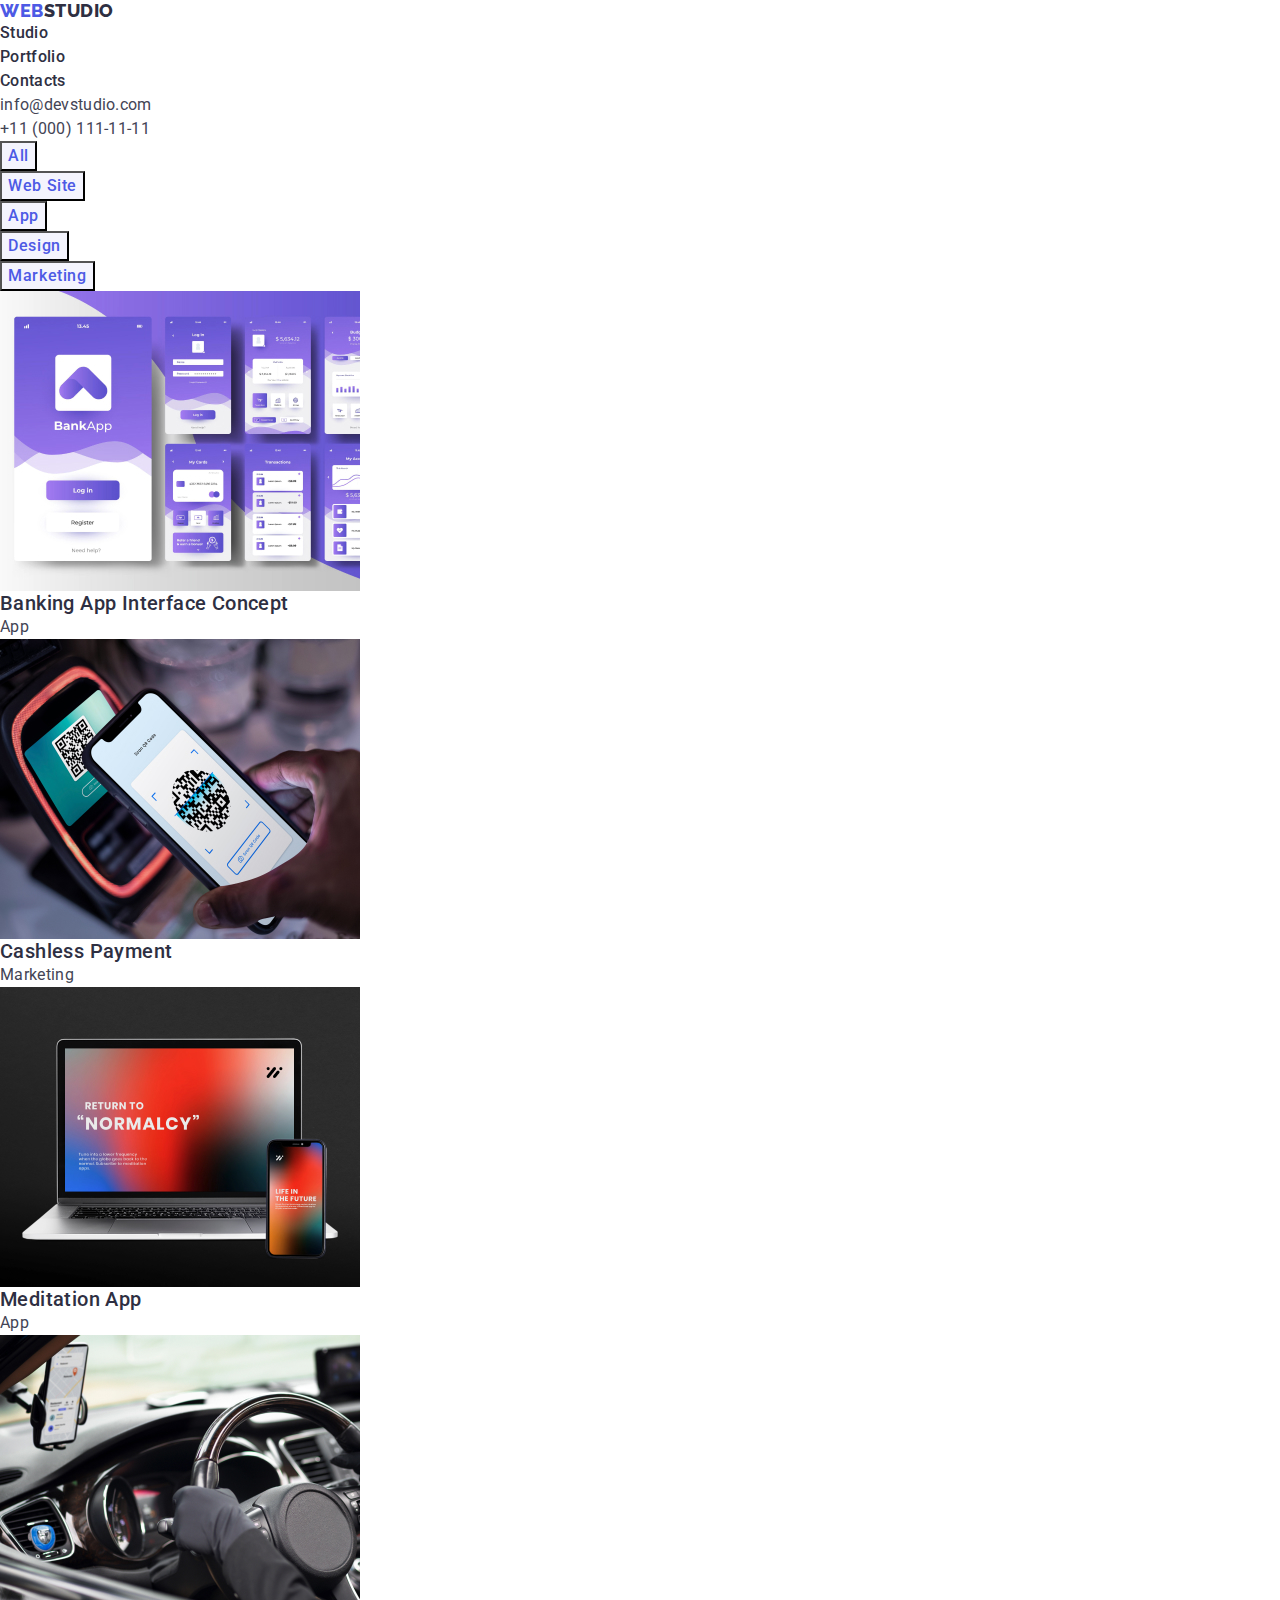
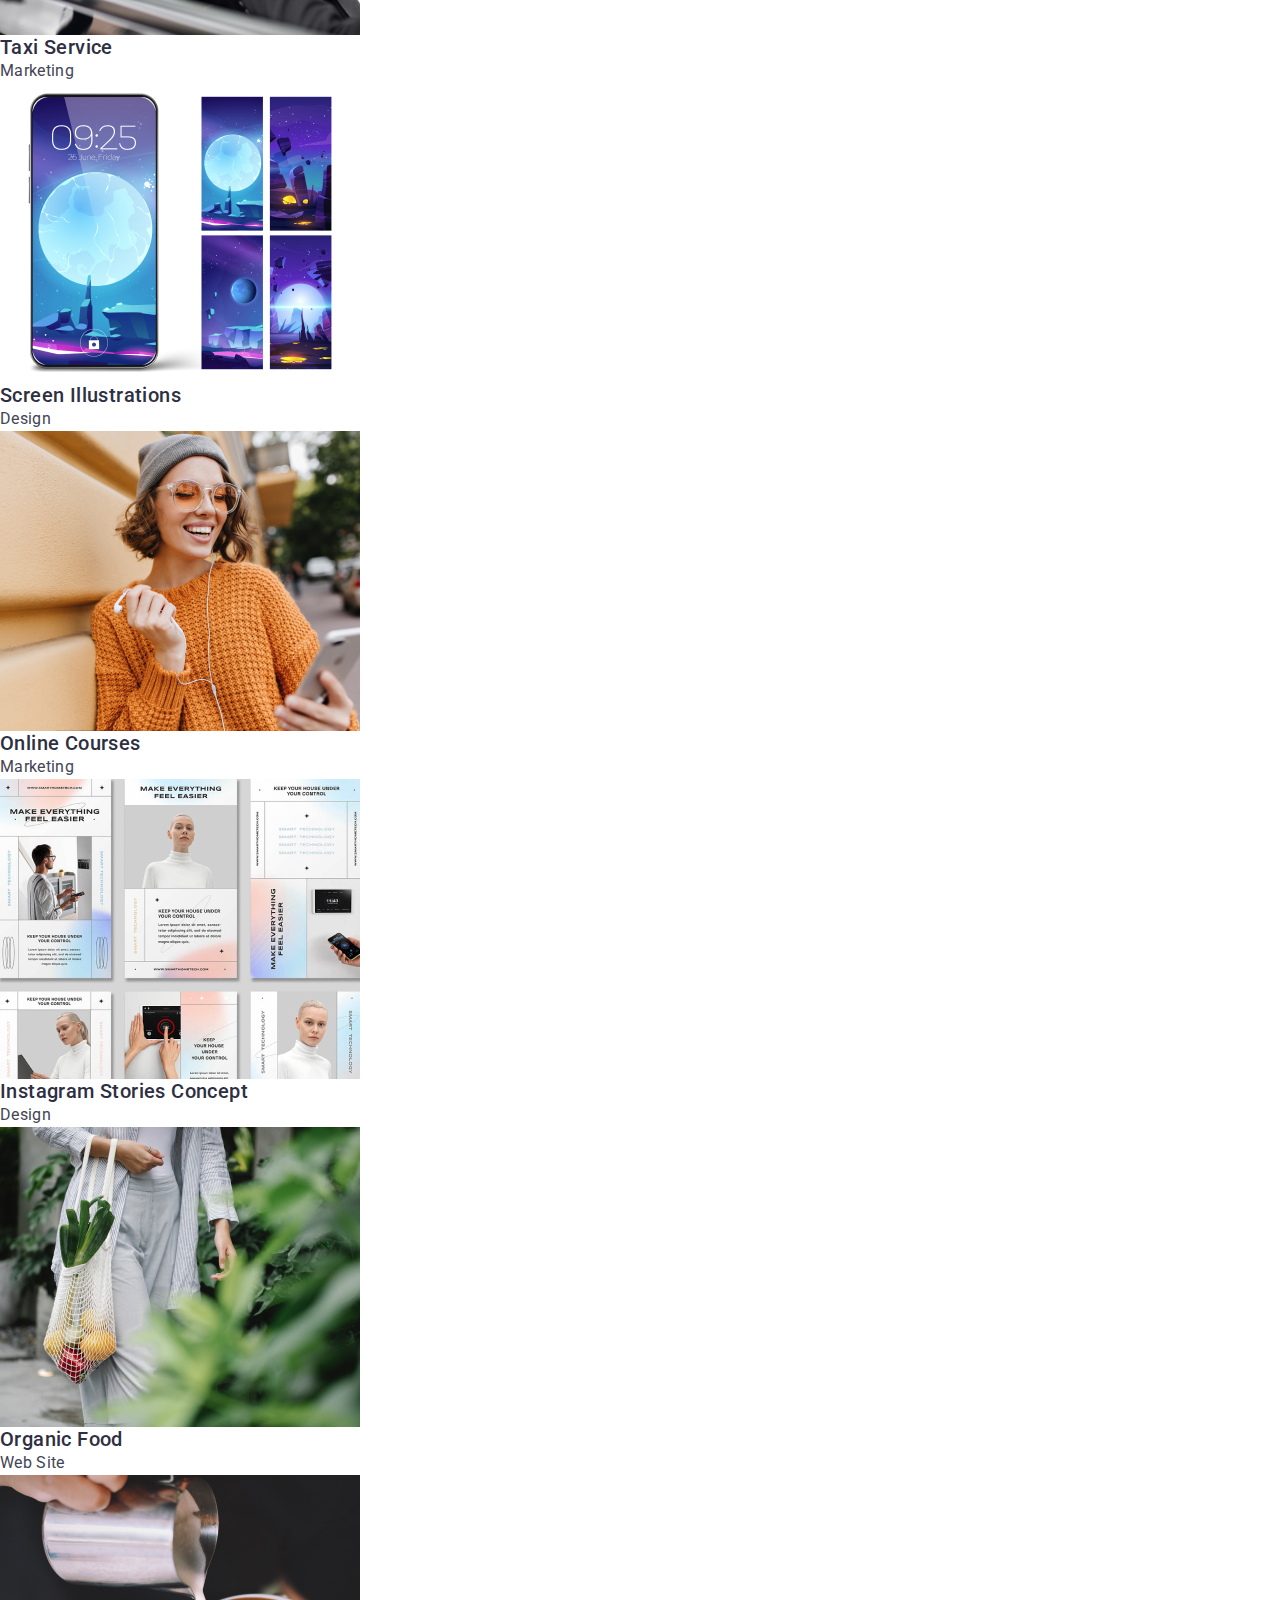
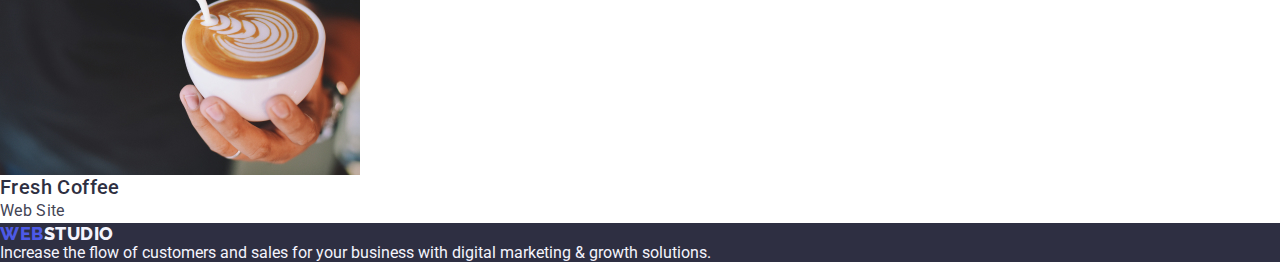
==== portfolio.html @ d5ce9ecb "Initial commit" ====
<!DOCTYPE html>
<html lang="en">
<head>
    <meta charset="UTF-8">
    <meta http-equiv="X-UA-Compatible" content="IE=edge">
    <meta name="viewport" content="width=device-width, initial-scale=1.0">
    <title>Portfolio</title>
    <link rel="preconnect" href="https://fonts.googleapis.com">
    <link rel="preconnect" href="https://fonts.gstatic.com" crossorigin>
    <link href="https://fonts.googleapis.com/css2?family=Raleway:wght@800&family=Roboto:wght@400;500;700;900&display=swap"
        rel="stylesheet">
    <link rel="stylesheet" href="https://cdn.jsdelivr.net/npm/modern-normalize@1.1.0/modern-normalize.min.css">
    <link rel="stylesheet" href="./css/styles.css">
</head>
<body class="page-body">
    <header class="page-header">
        <nav class="page-nav">
            <a class="logo link" href="./index.html">Web<span class="logo-second-part">Studio</span></a>
            <ul class="menu list">
                <li class="menu-item">
                    <a class="menu-link link" href="./index.html">Studio</a>
                </li>
                <li class="menu-item">
                    <a class="menu-link link" href="./portfolio.html">Portfolio</a>
                </li>
                <li class="menu-item">
                    <a class="menu-link link" href="">Contacts</a>
                </li>
            </ul>
        </nav>
        <address class="contacts">
            <ul class="contact-menu list">
                <li>
                    <a class="contact-menu-link link" href="mailto:info@devstudio.com">info@devstudio.com</a>
                </li>
                <li>
                    <a class="contact-menu-link link" href="tel:+110001111111">+11 (000) 111-11-11</a>
                </li>
            </ul>
        </address>
    </header>
    <main>
        <section>
        <h1 hidden class="section-main-title">Portfolio</h1>
        <ul class="filter list">
            <li><button class="filter-button" type="button">All</button></li>
            <li><button class="filter-button" type="button">Web Site</button></li>
            <li><button class="filter-button" type="button">App</button></li>
            <li><button class="filter-button" type="button">Design</button></li>
            <li><button class="filter-button" type="button">Marketing</button></li>
        </ul>
        <ul class="list">
            <li>
                <a class="link" href="">
                <img src="./images/img4.jpg" alt="App interface" width="360">
                <h2 class="section-item-title">Banking App Interface Concept</h2>
                <p class="section-item-description">App</p>
                </a>
            </li>
            <li>
                <a class="link" href="">
                    <img src="./images/img5.jpg" alt="Payment by mobile phone" width="360">
                    <h2 class="section-item-title">Cashless Payment</h2>
                    <p class="section-item-description">Marketing</p>
                </a>
            </li>
            <li>
                <a class="link" href="">
                    <img src="./images/img6.jpg" alt="Laptop and mobile phone" width="360">
                    <h2 class="section-item-title">Meditation App</h2>
                    <p class="section-item-description">App</p>
                </a>
            </li>
            <li>
                <a class="link" href="">
                    <img src="./images/img7.jpg" alt="Car interior" width="360">
                    <h2 class="section-item-title">Taxi Service</h2>
                    <p class="section-item-description">Marketing</p>
                </a>
            </li>
            <li>
                <a class="link" href="">
                    <img src="./images/img8.jpg" alt="Backgrounds for mobile phone" width="360">
                    <h2 class="section-item-title">Screen Illustrations</h2>
                    <p class="section-item-description">Design</p>
                </a>
            </li>
            <li>
                <a class="link" href="">
                    <img src="./images/img9.jpg" alt="Girl with mobile phone" width="360">
                    <h2 class="section-item-title">Online Courses</h2>
                    <p class="section-item-description">Marketing</p>
                </a>
            </li>
            <li>
                <a class="link" href="">
                    <img src="./images/img10.jpg" alt="Advertising cards" width="360">
                    <h2 class="section-item-title">Instagram Stories Concept</h2>
                    <p class="section-item-description">Design</p>
                </a>
            </li>
            <li>
                <a class="link" href="">
                    <img src="./images/img11.jpg" alt="Woman with a net with vegetables and fruits" width="360">
                    <h2 class="section-item-title">Organic Food</h2>
                    <p class="section-item-description">Web Site</p>
                </a>
            </li>
            <li>
                <a class="link" href="">
                    <img src="./images/img12.jpg" alt="Cup of coffee" width="360">
                    <h2 class="section-item-title">Fresh Coffee</h2>
                    <p class="section-item-description">Web Site</p>
                </a>
            </li>
        </ul>
        </section>
    </main>
    <footer class="page-footer">
        <a class="logo link" href="./index.html">Web<span class="logo-second-part white-logo">Studio</span></a>
        <p class="footer-title">Increase the flow of customers and sales for your business with digital marketing & growth
            solutions.</p>
    </footer>
    </body>
    </html>
---- css/styles.css ----
:root {
    --accent-dark-color: #2E2F42;
    --main-text-color: #434455;
    --main-white-color: #FFFFFF;
    --accent-dark-blue-color: #404BBF;
    --accent-blue-color: #4D5AE5;
    --accent-color:#E7E9FC;
    --accent-light-color: #F4F4FD;
}

h1,
h2,
h3,
h4,
h5,
h6,
p {
    margin-top: 0;
    margin-bottom: 0;
}
    
ul,
ol {
    margin-top: 0;
    margin-bottom: 0;
    padding-left: 0;
}

img {
    display: block;
}

.list {
    list-style: none;
}

.link {
    text-decoration: none;
}

button {
    cursor: pointer;
    font-family: inherit;
}

body {
    font-family: 'Roboto', sans-serif;
        font-size: 16px;
        color: var(--main-text-color);
        background-color: var(--main-white-color);
}

.contact-menu-link,
.section-item-description,
.contacts {
    font-style: normal;
    color: var(--main-text-color);
}

.logo {
    font-family: 'Raleway', sans-serif;
        font-weight: 800;
        font-size: 18px;
        line-height: 1.17;
        display: flex;
        align-items: center;
        letter-spacing: 0.03em;
        text-transform: uppercase;
        color: var(--accent-blue-color);
}

.hero-button,
.filter-button {
        font-weight: 500;
        color: var(--main-text-color);
}

.contact-menu-link:hover,
.contact-menu-link:focus,
.menu-link:hover,
.menu-link:focus {
    color: var(--accent-dark-blue-color);
}

.menu-link {
    font-weight: 500;
    line-height: 1.5;
    letter-spacing: 0.02em;
}

.page-footer,
.hero {
    background-color: var(--accent-dark-color);
    color: var(--main-white-color);
}

.section-item-title,
.menu-link,
.logo-second-part {
    color: var(--accent-dark-color);
}

.white-logo {
    color: var(--accent-light-color);
}

.hero-title {
    text-align: center;
    font-size: 56px;
    line-height: 1.07;
    letter-spacing: 0.02em;
}

.hero-button {
    font-size: 16px;
    line-height: 1.5;
    letter-spacing: 0.04em;
    background-color: var(--accent-blue-color);
    color: var(--main-white-color);
}

.hero-button:hover,
.hero-button:focus {
    background-color: var(--accent-dark-blue-color);
}

.filter-button {
    font-size: 16px;
    line-height: 1.5;
    letter-spacing: 0.04em;
    background-color: var(--accent-light-color);
    color: var(--accent-blue-color);
}

.filter-button:hover,
.filter-button:focus {
    background-color: var(--accent-dark-blue-color);
    color: var(--main-white-color);
}

.section-title {
    font-weight: 700;
        font-size: 36px;
        line-height: 1.11;
        text-align: center;
        letter-spacing: 0.02em;
        text-transform: capitalize;
        color: var(--accent-dark-color);
}

.section-item-description,
.section-main-title {
    line-height: 1.5;
    letter-spacing: 0.02em;
}

.list-item {
    background-color: var(--main-white-color);
    text-align: center;
}

.section-item-title {
    font-weight: 500;
        font-size: 20px;
        line-height: 1.2;
        letter-spacing: 0.02em;
        color: var(--accent-dark-color);
}

.contact-menu-link,
.text,
.item-description {
    line-height: 1.5;
    letter-spacing: 0.02em;
}

.section-our-team {
    background-color: var(--accent-light-color);
}

.footer-title {
    color: var(--accent-light-color);
}
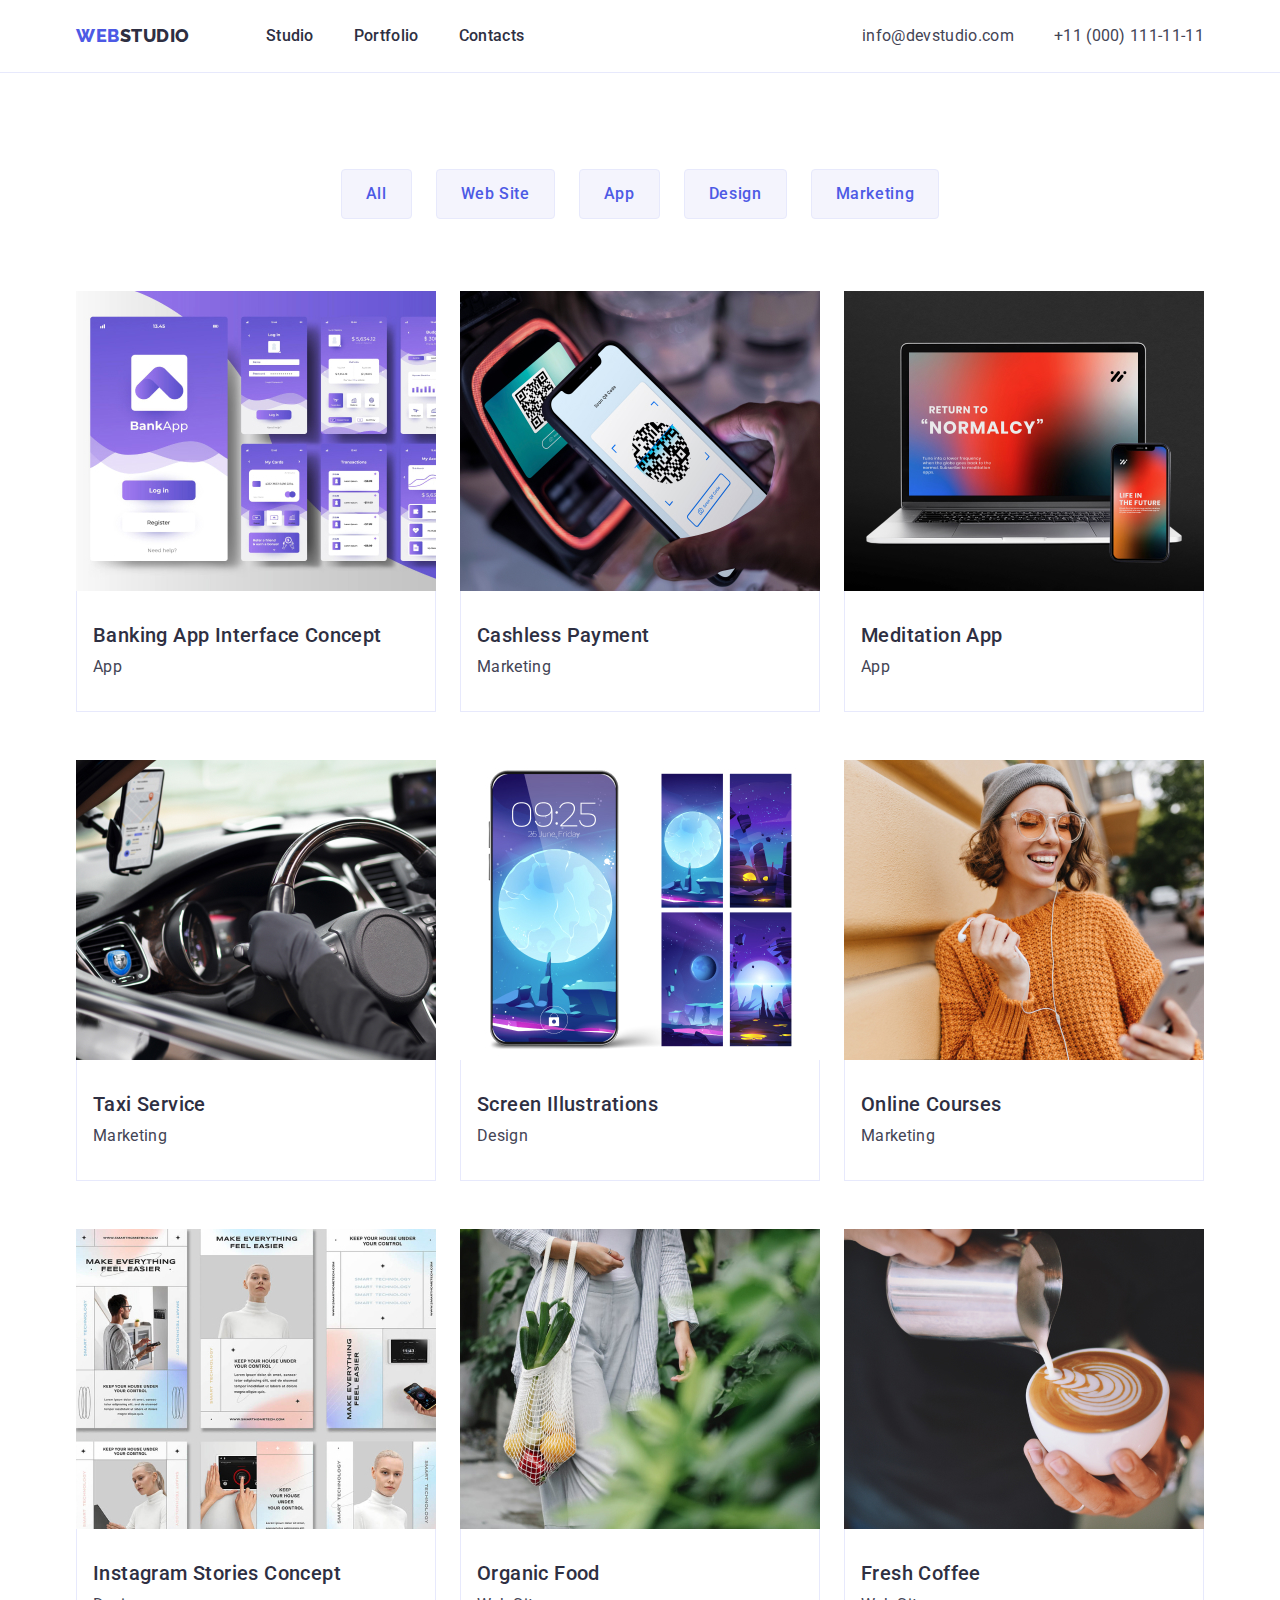
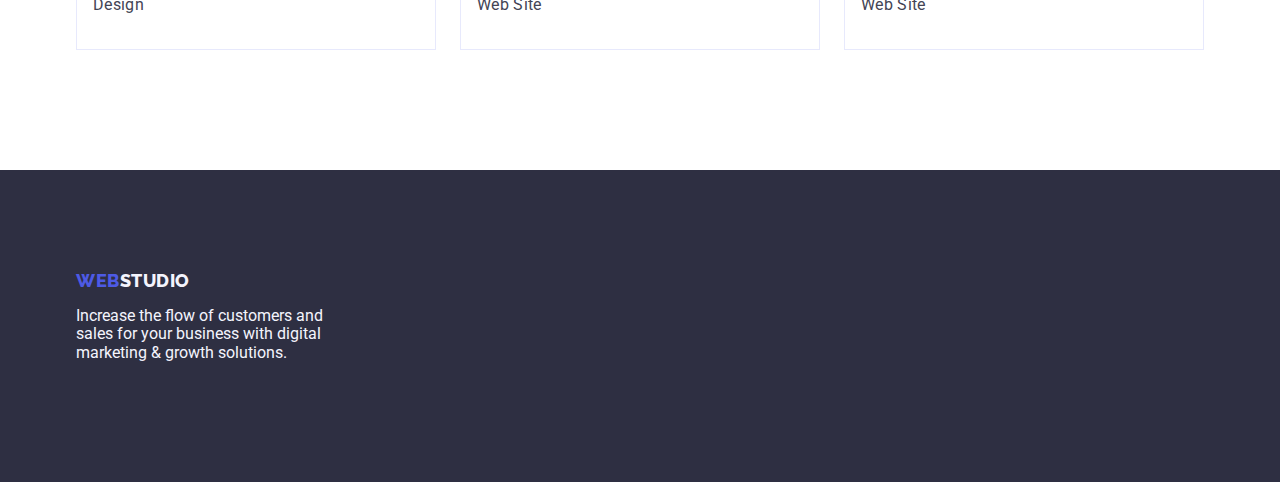
==== commit 9be28711: "update files" ====
--- a/portfolio.html
+++ b/portfolio.html
@@ -5,15 +5,16 @@
     <meta http-equiv="X-UA-Compatible" content="IE=edge">
     <meta name="viewport" content="width=device-width, initial-scale=1.0">
     <title>Portfolio</title>
+    <link rel="stylesheet" href="https://cdn.jsdelivr.net/npm/modern-normalize@1.1.0/modern-normalize.min.css">
     <link rel="preconnect" href="https://fonts.googleapis.com">
     <link rel="preconnect" href="https://fonts.gstatic.com" crossorigin>
     <link href="https://fonts.googleapis.com/css2?family=Raleway:wght@800&family=Roboto:wght@400;500;700;900&display=swap"
         rel="stylesheet">
-    <link rel="stylesheet" href="https://cdn.jsdelivr.net/npm/modern-normalize@1.1.0/modern-normalize.min.css">
     <link rel="stylesheet" href="./css/styles.css">
 </head>
 <body class="page-body">
     <header class="page-header">
+        <div class="container page-header-container">
         <nav class="page-nav">
             <a class="logo link" href="./index.html">Web<span class="logo-second-part">Studio</span></a>
             <ul class="menu list">
@@ -38,9 +39,11 @@
                 </li>
             </ul>
         </address>
+        </div>
     </header>
     <main>
-        <section>
+        <section class="main-section">
+            <div class="container">
         <h1 hidden class="section-main-title">Portfolio</h1>
         <ul class="filter list">
             <li><button class="filter-button" type="button">All</button></li>
@@ -49,77 +52,99 @@
             <li><button class="filter-button" type="button">Design</button></li>
             <li><button class="filter-button" type="button">Marketing</button></li>
         </ul>
-        <ul class="list">
-            <li>
+        <ul class="list card-set">
+            <li class="card-item">
                 <a class="link" href="">
-                <img src="./images/img4.jpg" alt="App interface" width="360">
+                <img class="card-image" src="./images/img4.jpg" alt="App interface" width="360">
+            <div class="card-content-wrapper">
                 <h2 class="section-item-title">Banking App Interface Concept</h2>
                 <p class="section-item-description">App</p>
+            </div>
                 </a>
             </li>
-            <li>
+            <li class="card-item">
                 <a class="link" href="">
-                    <img src="./images/img5.jpg" alt="Payment by mobile phone" width="360">
+                    <img class="card-image" src="./images/img5.jpg" alt="Payment by mobile phone" width="360">
+                <div class="card-content-wrapper">
                     <h2 class="section-item-title">Cashless Payment</h2>
                     <p class="section-item-description">Marketing</p>
+                </div>
                 </a>
             </li>
-            <li>
+            <li class="card-item">
                 <a class="link" href="">
-                    <img src="./images/img6.jpg" alt="Laptop and mobile phone" width="360">
+                    <img class="card-image" src="./images/img6.jpg" alt="Laptop and mobile phone" width="360">
+                <div class="card-content-wrapper">
                     <h2 class="section-item-title">Meditation App</h2>
                     <p class="section-item-description">App</p>
+                </div>
                 </a>
             </li>
-            <li>
+            <li class="card-item">
                 <a class="link" href="">
-                    <img src="./images/img7.jpg" alt="Car interior" width="360">
+                    <img class="card-image" src="./images/img7.jpg" alt="Car interior" width="360">
+                <div class="card-content-wrapper">
                     <h2 class="section-item-title">Taxi Service</h2>
                     <p class="section-item-description">Marketing</p>
+                </div>
                 </a>
             </li>
-            <li>
+            <li class="card-item">
                 <a class="link" href="">
-                    <img src="./images/img8.jpg" alt="Backgrounds for mobile phone" width="360">
+                    <img class="card-image" src="./images/img8.jpg" alt="Backgrounds for mobile phone" width="360">
+                <div class="card-content-wrapper">
                     <h2 class="section-item-title">Screen Illustrations</h2>
                     <p class="section-item-description">Design</p>
+                </div>
                 </a>
             </li>
-            <li>
+            <li class="card-item">
                 <a class="link" href="">
-                    <img src="./images/img9.jpg" alt="Girl with mobile phone" width="360">
+                    <img class="card-image" src="./images/img9.jpg" alt="Girl with mobile phone" width="360">
+                <div class="card-content-wrapper">
                     <h2 class="section-item-title">Online Courses</h2>
                     <p class="section-item-description">Marketing</p>
+                </div>
                 </a>
             </li>
-            <li>
+            <li class="card-item">
                 <a class="link" href="">
-                    <img src="./images/img10.jpg" alt="Advertising cards" width="360">
+                    <img class="card-image" src="./images/img10.jpg" alt="Advertising cards" width="360">
+                <div class="card-content-wrapper">
                     <h2 class="section-item-title">Instagram Stories Concept</h2>
                     <p class="section-item-description">Design</p>
+                </div>
                 </a>
             </li>
-            <li>
+            <li class="card-item">
                 <a class="link" href="">
-                    <img src="./images/img11.jpg" alt="Woman with a net with vegetables and fruits" width="360">
+                    <img class="card-image" src="./images/img11.jpg" alt="Woman with a net with vegetables and fruits" width="360">
+                <div class="card-content-wrapper">
                     <h2 class="section-item-title">Organic Food</h2>
                     <p class="section-item-description">Web Site</p>
+                </div>
                 </a>
             </li>
-            <li>
+            <li class="card-item">
                 <a class="link" href="">
-                    <img src="./images/img12.jpg" alt="Cup of coffee" width="360">
+                    <img class="card-image" src="./images/img12.jpg" alt="Cup of coffee" width="360">
+                <div class="card-content-wrapper">
                     <h2 class="section-item-title">Fresh Coffee</h2>
                     <p class="section-item-description">Web Site</p>
+                </div>
                 </a>
             </li>
         </ul>
+        </div>
         </section>
     </main>
     <footer class="page-footer">
-        <a class="logo link" href="./index.html">Web<span class="logo-second-part white-logo">Studio</span></a>
-        <p class="footer-title">Increase the flow of customers and sales for your business with digital marketing & growth
-            solutions.</p>
+        <div class="container">
+            <a class="logo link footer-logo" href="./index.html">Web<span
+                    class="logo-second-part white-logo">Studio</span></a>
+            <p class="footer-title">Increase the flow of customers and sales for your business with digital marketing &
+                growth solutions.</p>
+        </div>
     </footer>
     </body>
     </html>--- a/css/styles.css
+++ b/css/styles.css
@@ -8,13 +8,7 @@
     --accent-light-color: #F4F4FD;
 }
 
-h1,
-h2,
-h3,
-h4,
-h5,
-h6,
-p {
+h1, h2, h3, h4, h5, h6, p {
     margin-top: 0;
     margin-bottom: 0;
 }
@@ -50,6 +44,8 @@
         background-color: var(--main-white-color);
 }
 
+/* ===============COMPONENTS========================== */
+
 .contact-menu-link,
 .section-item-description,
 .contacts {
@@ -59,11 +55,11 @@
 
 .logo {
     font-family: 'Raleway', sans-serif;
+        display: flex;
+        align-items: center;
         font-weight: 800;
         font-size: 18px;
         line-height: 1.17;
-        display: flex;
-        align-items: center;
         letter-spacing: 0.03em;
         text-transform: uppercase;
         color: var(--accent-blue-color);
@@ -161,10 +157,10 @@
 
 .section-item-title {
     font-weight: 500;
-        font-size: 20px;
-        line-height: 1.2;
-        letter-spacing: 0.02em;
-        color: var(--accent-dark-color);
+    font-size: 20px;
+    line-height: 1.2;
+    letter-spacing: 0.02em;
+    color: var(--accent-dark-color);
 }
 
 .contact-menu-link,
@@ -182,3 +178,186 @@
     color: var(--accent-light-color);
 }
 
+/* ===============/COMPONENTS========================== */
+
+
+
+
+/* ===============/HEADER AND FOOTER========================== */
+
+.container {
+    width: 1158px;
+    margin-left: auto;
+    margin-right: auto;
+    padding-left: 15px;
+    padding-right: 15px;
+}
+
+.page-header {
+    display: flex;
+    align-items: center;
+    padding-top: 24px;
+    padding-bottom: 24px;
+    border-bottom: 1px solid var(--accent-color);
+}
+
+.page-header-container {
+    display: flex;
+    align-items: center;
+    justify-content: space-between;
+}
+
+.page-nav {
+    display: flex;
+    column-gap: 76px;
+}
+
+.menu {
+    display: flex;
+    column-gap: 40px;
+}
+
+.contact-menu {
+    display: flex;
+    column-gap: 40px;
+}
+
+.page-footer {
+    height: 312px;
+}
+
+.footer-title {
+    width: 264px;
+}
+
+.footer-logo {
+    padding-bottom: 16px;
+    padding-top: 100px;
+}
+
+/* ===============/MAIN PAGE========================== */
+
+.hero {
+    height: 600px;
+    text-align: center;
+}
+
+.hero-title {
+    width: 496px;
+    padding-top: 188px;
+    margin-bottom: 48px;
+    margin-left: auto;
+    margin-right: auto;
+}
+
+
+.hero-button {
+    min-width: 169px;
+    padding: 16px 32px;
+    border: 0px;
+    border-radius: 4px;
+    box-shadow: 0px 4px 4px rgba(0, 0, 0, 0.15);
+}
+
+.our-way-container {
+    display: flex;
+    justify-content: space-between;
+    padding-top: 120px;
+    padding-bottom: 120px;
+}
+
+.section-items {
+    column-gap: 24px;
+    width: 264px;
+}
+
+.container-title-what-are-we-doing {
+    padding-bottom: 72px;
+}
+
+.container-what-are-we-doing {
+    display: flex;
+    column-gap: 24px;
+    padding-bottom: 120px;
+}
+
+.container-title-our-team {
+    padding-top: 120px;
+    padding-bottom: 72px;
+}
+
+.list-our-team {
+    display: flex;
+    flex-wrap: wrap;
+    padding-bottom: 120px;
+    gap: 24px;
+}
+
+.employees-card {
+    background-color: var(--main-white-color);
+    box-shadow: 0px 1px 6px rgba(46, 47, 66, 0.08), 0px 1px 1px rgba(46, 47, 66, 0.16), 0px 2px 1px rgba(46, 47, 66, 0.08);
+    border-radius: 0px 0px 4px 4px;
+    /* flex-basis: calc((100% - 3 * 24px) / 4); */
+    text-align: center;
+}
+
+.employees-photo {
+    margin-bottom: 32px;
+}
+
+.section-item-title {
+    margin-bottom: 8px;
+}
+
+.text {
+    padding-bottom: 32px;
+}
+
+/* ===============/PORTFOLIO PAGE========================== */
+
+.filter {
+    display: flex;
+    justify-content: center;
+    align-items: center;
+    margin-bottom: 72px;
+    margin-top: 96px;
+    gap: 24px;
+}
+
+.filter-button {
+    padding: 12px 24px;
+    border: 1px solid var(--accent-color);
+    border-radius: 4px;
+}
+
+.card-set {
+    display: flex;
+    flex-wrap: wrap;
+    flex-basis: calc((100% - 2 * 24px) / 3);
+    column-gap: 24px;
+    row-gap: 48px;
+    margin-bottom: 120px;
+}
+
+.section-item-description {
+    padding-bottom: 32px;
+}
+
+.card-content-wrapper {
+    border: 1px solid var(--accent-color);
+    border-top: none;
+    padding-top: 32px;
+    padding-left: 16px;
+}
+
+
+
+
+
+
+
+
+
+/* .employees-card:not(:nth-child(4n)) {
+    margin-right: 24px;
+} */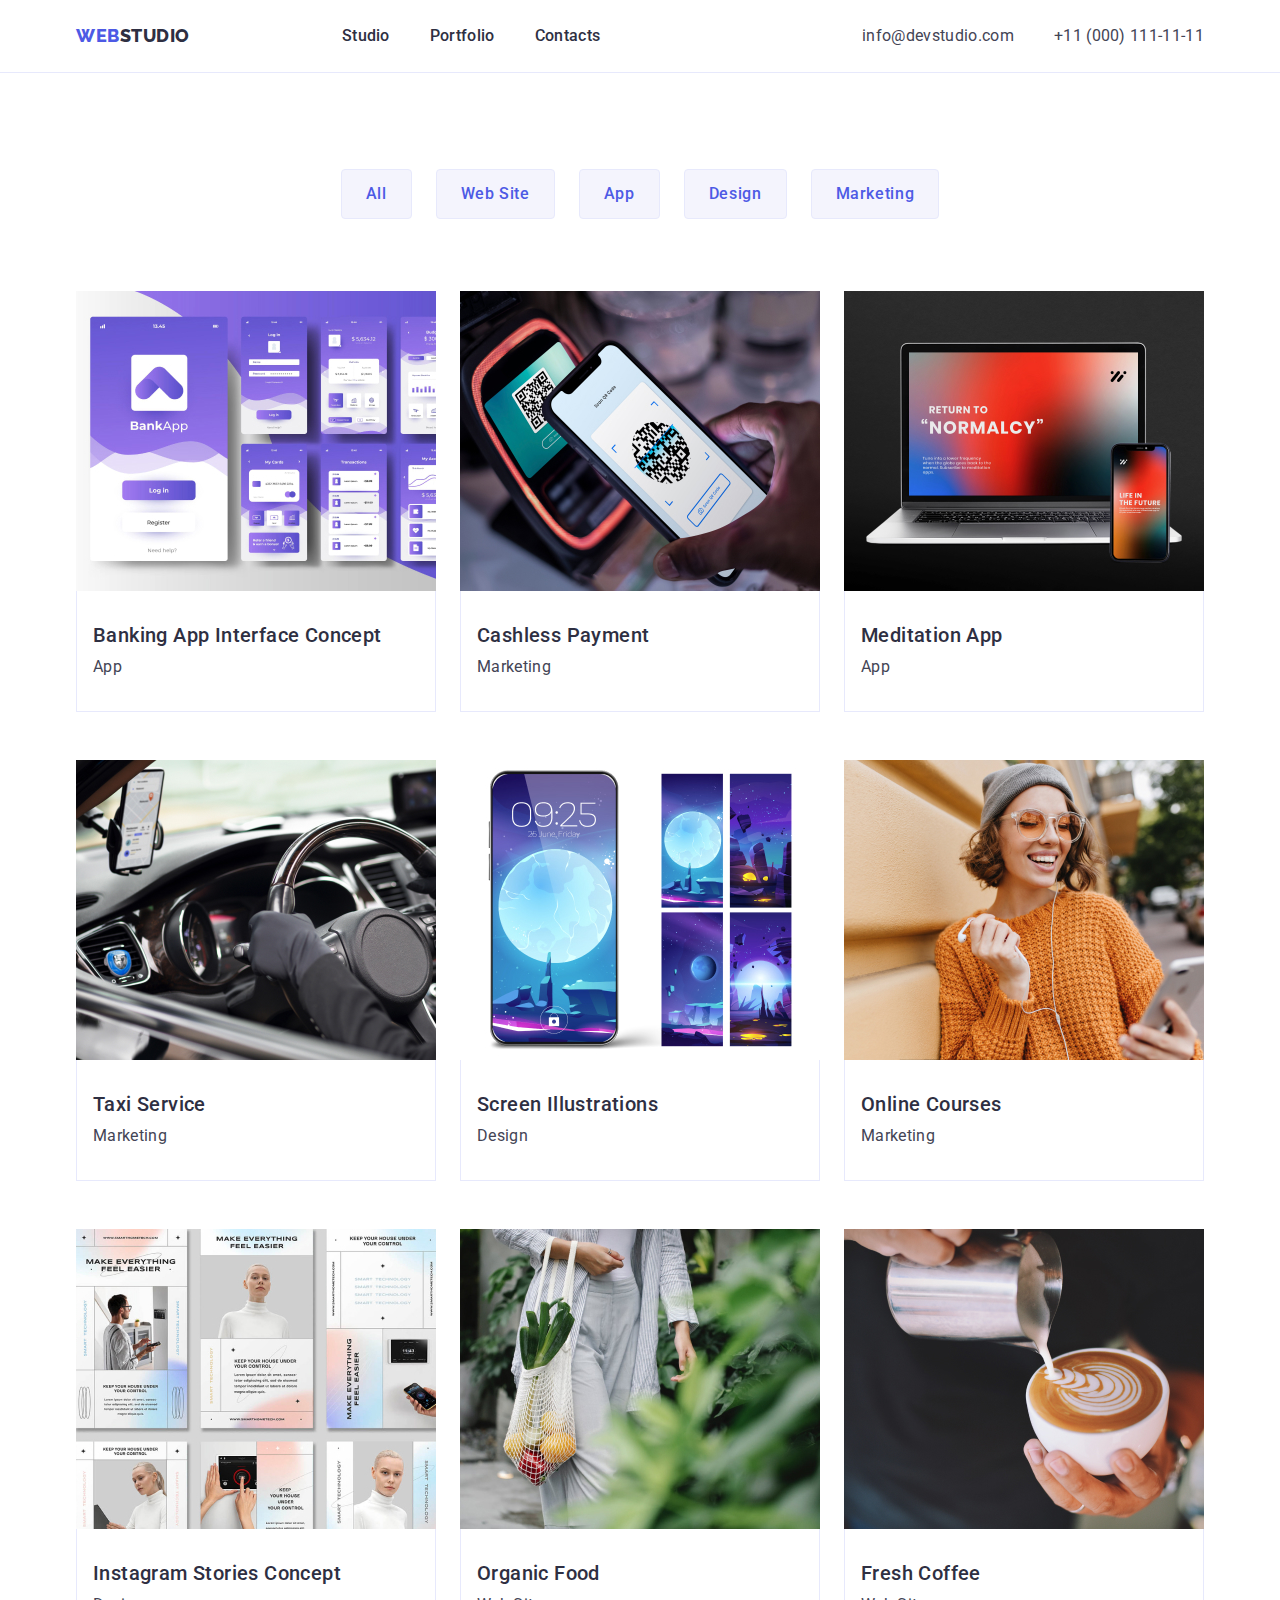
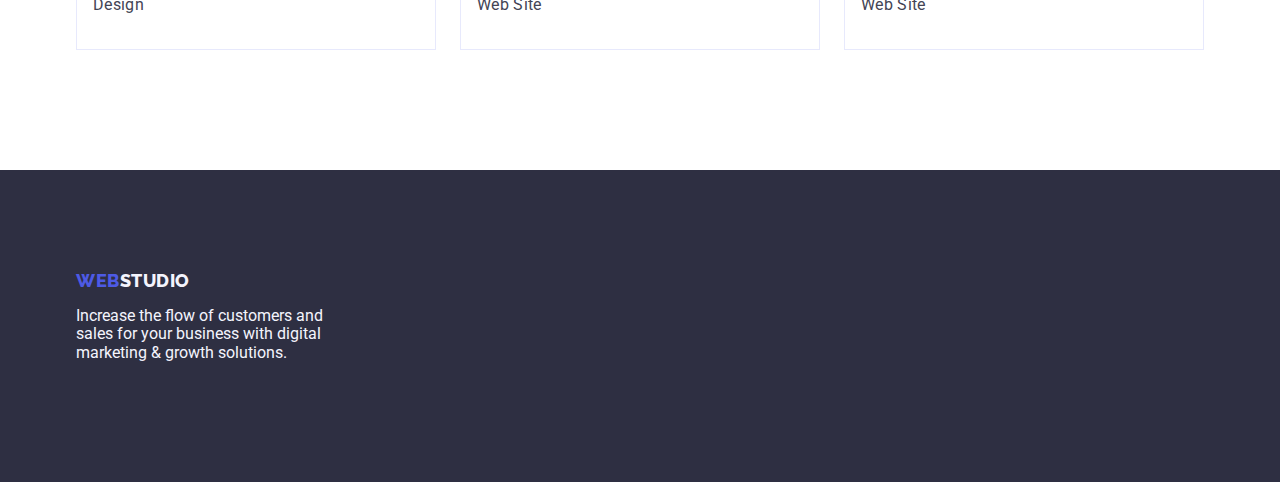
==== commit 81b38d77: "update css and html files" ====
--- a/portfolio.html
+++ b/portfolio.html
@@ -48,7 +48,7 @@
         <ul class="filter list">
             <li><button class="filter-button" type="button">All</button></li>
             <li><button class="filter-button" type="button">Web Site</button></li>
-            <li><button class="filter-button" type="button">App</button></li>
+            <li><button class="filter-button" type="button">App</button></li> 
             <li><button class="filter-button" type="button">Design</button></li>
             <li><button class="filter-button" type="button">Marketing</button></li>
         </ul>
--- a/css/styles.css
+++ b/css/styles.css
@@ -196,33 +196,40 @@
 .page-header {
     display: flex;
     align-items: center;
+    border-bottom: 1px solid var(--accent-color);
+}
+
+.page-header-container {
+    display: flex;
+    align-items: center;
+    justify-content: space-between;
+}
+
+.page-nav {
+    display: flex;
+    column-gap: 76px;
+    align-items: center;
+}
+
+.logo {
+    margin-right: 76px;
+}
+
+
+.menu {
+    display: flex;
+    gap: 40px;
     padding-top: 24px;
     padding-bottom: 24px;
-    border-bottom: 1px solid var(--accent-color);
-}
-
-.page-header-container {
-    display: flex;
-    align-items: center;
-    justify-content: space-between;
-}
-
-.page-nav {
-    display: flex;
-    column-gap: 76px;
-}
-
-.menu {
-    display: flex;
-    column-gap: 40px;
 }
 
 .contact-menu {
     display: flex;
-    column-gap: 40px;
+    gap: 40px;
 }
 
 .page-footer {
+    padding: 100px 0;
     height: 312px;
 }
 
@@ -231,8 +238,8 @@
 }
 
 .footer-logo {
-    padding-bottom: 16px;
-    padding-top: 100px;
+    display: inline-block;
+    margin-bottom: 16px;
 }
 
 /* ===============/MAIN PAGE========================== */
@@ -242,9 +249,12 @@
     text-align: center;
 }
 
+.hero {
+    padding: 188px 0;
+}
+
 .hero-title {
-    width: 496px;
-    padding-top: 188px;
+    max-width: 496px;
     margin-bottom: 48px;
     margin-left: auto;
     margin-right: auto;
@@ -252,6 +262,9 @@
 
 
 .hero-button {
+    display: block;
+    margin-left: auto;
+    margin-right: auto;
     min-width: 169px;
     padding: 16px 32px;
     border: 0px;
@@ -262,34 +275,41 @@
 .our-way-container {
     display: flex;
     justify-content: space-between;
-    padding-top: 120px;
+    gap: 24px;
+}
+
+.section-our-way {
+    padding: 120px 0;
+}
+
+.section-items {
+    width: 264px;
+}
+
+.section-what-are-we-doing {
     padding-bottom: 120px;
 }
 
-.section-items {
-    column-gap: 24px;
-    width: 264px;
-}
-
 .container-title-what-are-we-doing {
-    padding-bottom: 72px;
+    margin-bottom: 72px;
 }
 
 .container-what-are-we-doing {
     display: flex;
-    column-gap: 24px;
-    padding-bottom: 120px;
+    gap: 24px;
+}
+
+.section-our-team {
+    padding: 120px 0;
 }
 
 .container-title-our-team {
-    padding-top: 120px;
-    padding-bottom: 72px;
+    margin-bottom: 72px;
 }
 
 .list-our-team {
     display: flex;
     flex-wrap: wrap;
-    padding-bottom: 120px;
     gap: 24px;
 }
 
@@ -301,26 +321,27 @@
     text-align: center;
 }
 
-.employees-photo {
-    margin-bottom: 32px;
-}
-
-.section-item-title {
+.employees-content-card-wrapper {
+    padding: 32px 16px;
+}
+
+.section-name-title {
     margin-bottom: 8px;
-}
-
-.text {
-    padding-bottom: 32px;
+    text-align: center;
 }
 
 /* ===============/PORTFOLIO PAGE========================== */
+
+.main-section {
+    padding: 96px 0 120px;
+}
+
 
 .filter {
     display: flex;
     justify-content: center;
     align-items: center;
     margin-bottom: 72px;
-    margin-top: 96px;
     gap: 24px;
 }
 
@@ -330,24 +351,27 @@
     border-radius: 4px;
 }
 
+.filter-button:hover,
+.filter-button:focus {
+    border: 1px solid transparent;
+}
+
 .card-set {
     display: flex;
     flex-wrap: wrap;
     flex-basis: calc((100% - 2 * 24px) / 3);
     column-gap: 24px;
     row-gap: 48px;
-    margin-bottom: 120px;
-}
-
-.section-item-description {
-    padding-bottom: 32px;
+}
+
+.section-item-title {
+    margin-bottom: 8px;
 }
 
 .card-content-wrapper {
     border: 1px solid var(--accent-color);
     border-top: none;
-    padding-top: 32px;
-    padding-left: 16px;
+    padding: 32px 16px;
 }
 
 
